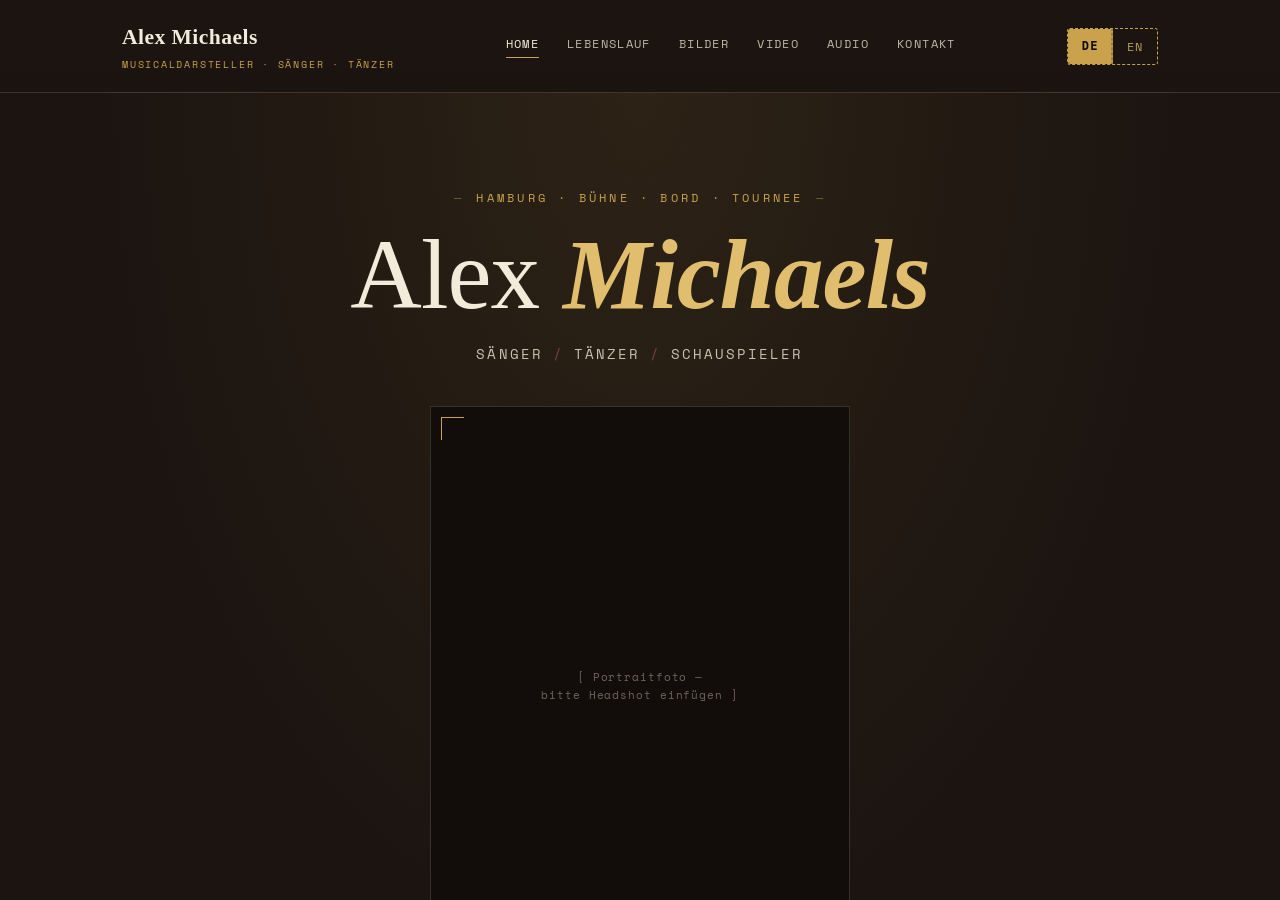
==== index.html @ 1a674a24 "Add files via upload" ====
<!DOCTYPE html>
<html lang="de">
<head>
<meta charset="UTF-8">
<meta http-equiv="refresh" content="0; url=de/index.html">
<link rel="canonical" href="de/index.html">
<title>Alex Michaels</title>
</head>
<body>
<p><a href="de/index.html">Weiter zu Alex Michaels (Deutsch)</a> / <a href="en/index.html">Continue in English</a></p>
</body>
</html>
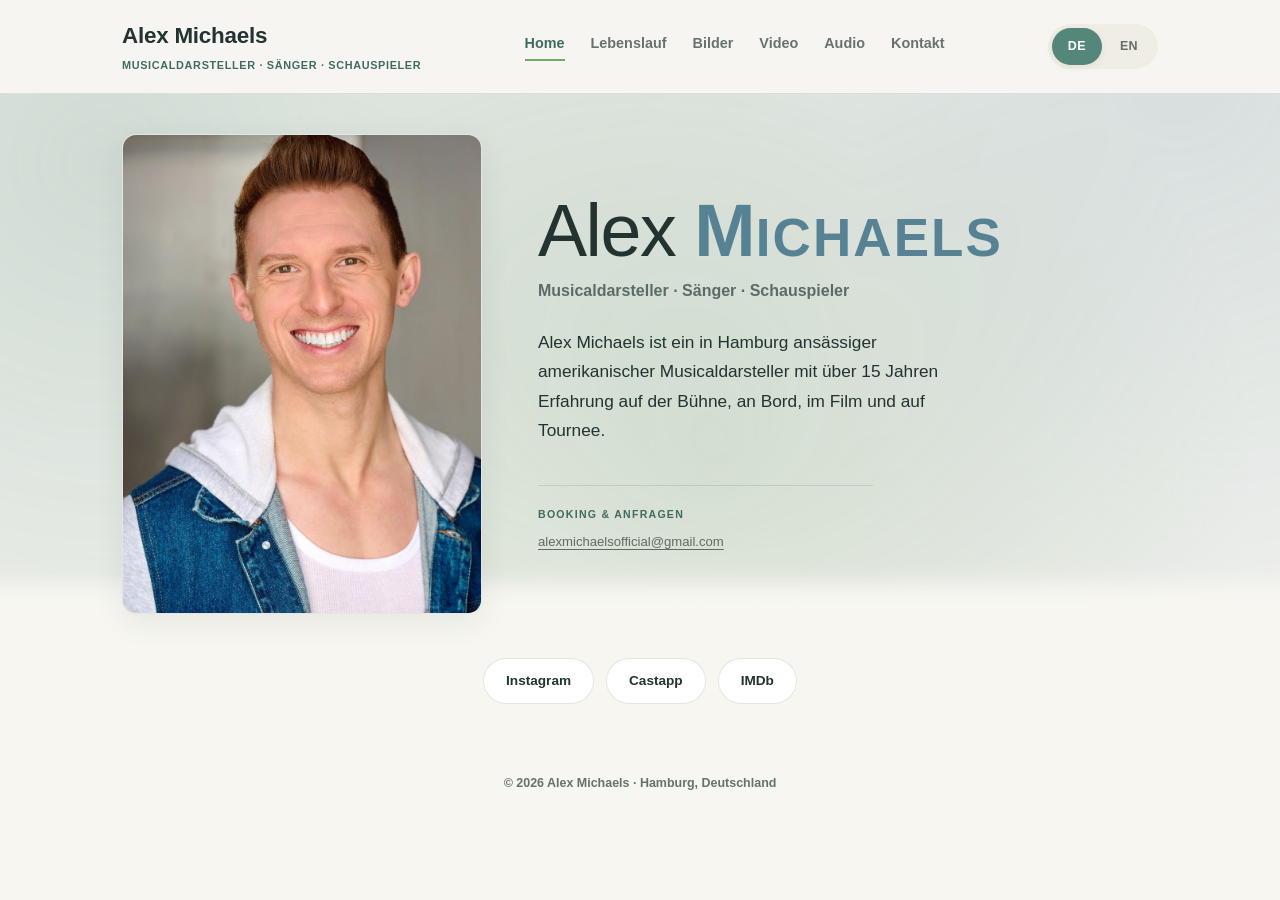
==== commit 2f83550a: "Add files via upload" ====
--- a/index.html
+++ b/index.html
@@ -3,6 +3,7 @@
 <head>
 <meta charset="UTF-8">
 <meta http-equiv="refresh" content="0; url=de/index.html">
+<link rel="icon" type="image/png" sizes="32x32" href="assets/favicon-32.png">
 <link rel="canonical" href="de/index.html">
 <title>Alex Michaels</title>
 </head>
